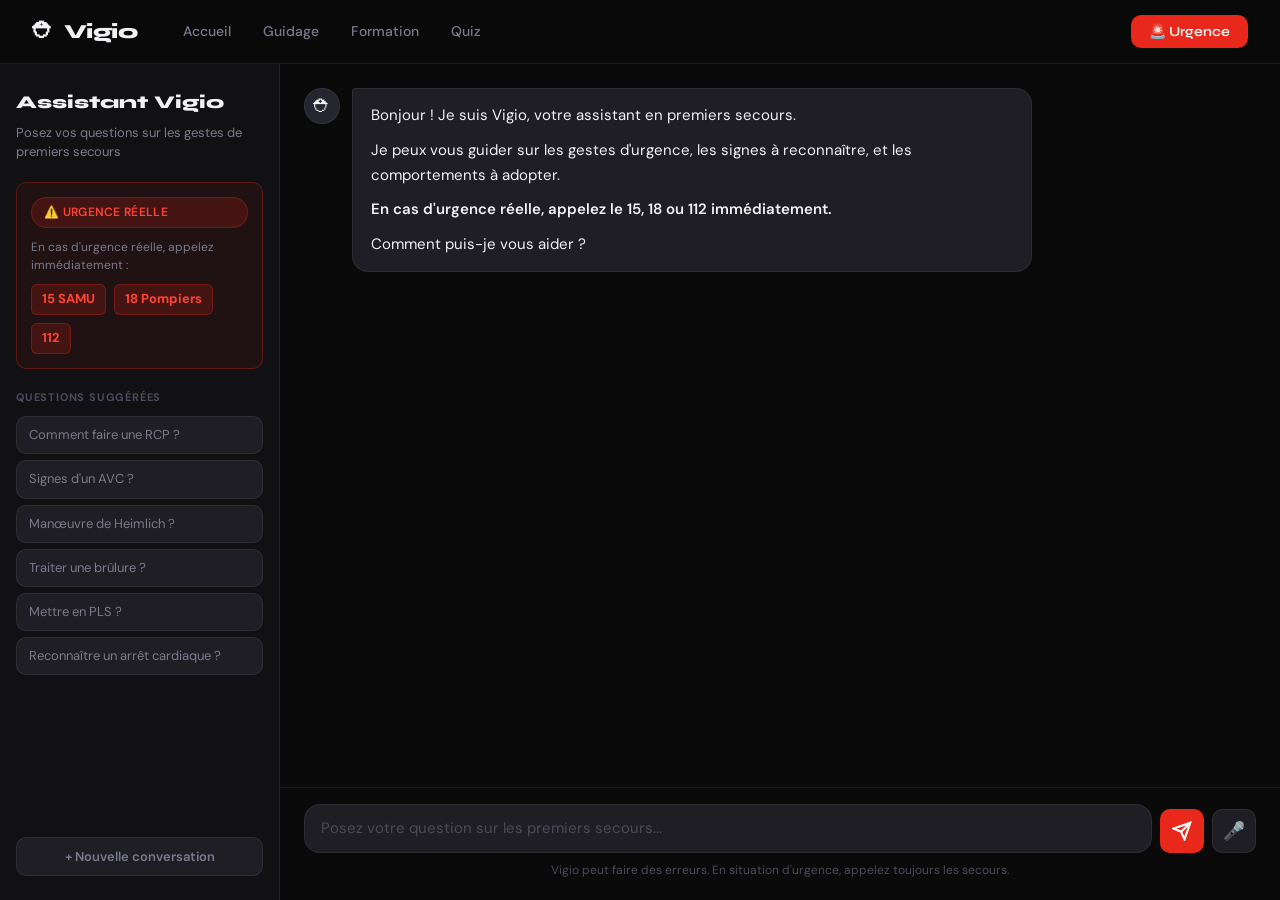
==== pages/chat.html @ 403c7d72 "init: beta Vigio" ====
<!DOCTYPE html>
<html lang="fr">
<head>
  <meta charset="UTF-8" />
  <meta name="viewport" content="width=device-width, initial-scale=1.0" />
  <title>Vigio — Assistant IA</title>
  <link rel="preconnect" href="https://fonts.googleapis.com" />
  <link href="https://fonts.googleapis.com/css2?family=Syne:wght@400;600;700;800&family=DM+Sans:ital,wght@0,300;0,400;0,500;1,300&display=swap" rel="stylesheet" />
  <link rel="stylesheet" href="../css/main.css" />
  <link rel="stylesheet" href="../css/chat.css" />
</head>
<body>

  <nav class="nav">
    <div class="nav-brand">
      <span class="nav-logo">⛑</span>
      <span class="nav-title">Vigio</span>
    </div>
    <div class="nav-links">
      <a href="../index.html">Accueil</a>
      <a href="guide.html">Guidage</a>
      <a href="formation.html">Formation</a>
      <a href="quiz.html">Quiz</a>
    </div>
    <button class="btn-urgence" onclick="window.location.href='guide.html'">🚨 Urgence</button>
  </nav>

  <div class="chat-layout">

    <!-- SIDEBAR -->
    <div class="chat-sidebar">
      <div class="sidebar-header">
        <h2>Assistant Vigio</h2>
        <p>Posez vos questions sur les gestes de premiers secours</p>
      </div>
      <div class="sidebar-disclaimer">
        <div class="badge badge-red">⚠️ Urgence réelle</div>
        <p>En cas d'urgence réelle, appelez immédiatement :</p>
        <div class="sidebar-nums">
          <a href="tel:15">15 SAMU</a>
          <a href="tel:18">18 Pompiers</a>
          <a href="tel:112">112</a>
        </div>
      </div>
      <div class="sidebar-suggestions">
        <div class="sugg-label">Questions suggérées</div>
        <button class="sugg-btn" onclick="sendSuggestion('Comment faire une RCP ?')">Comment faire une RCP ?</button>
        <button class="sugg-btn" onclick="sendSuggestion('Quels sont les signes d\'un AVC ?')">Signes d'un AVC ?</button>
        <button class="sugg-btn" onclick="sendSuggestion('Comment faire la manœuvre de Heimlich ?')">Manœuvre de Heimlich ?</button>
        <button class="sugg-btn" onclick="sendSuggestion('Comment traiter une brûlure ?')">Traiter une brûlure ?</button>
        <button class="sugg-btn" onclick="sendSuggestion('Comment mettre quelqu\'un en PLS ?')">Mettre en PLS ?</button>
        <button class="sugg-btn" onclick="sendSuggestion('Comment reconnaître un arrêt cardiaque ?')">Reconnaître un arrêt cardiaque ?</button>
      </div>
      <button class="btn-new-chat" onclick="newChat()">+ Nouvelle conversation</button>
    </div>

    <!-- CHAT MAIN -->
    <div class="chat-main">

      <!-- Messages -->
      <div class="chat-messages" id="chat-messages">
        <div class="message msg-assistant">
          <div class="msg-avatar">⛑</div>
          <div class="msg-bubble">
            <p>Bonjour ! Je suis Vigio, votre assistant en premiers secours.</p>
            <p>Je peux vous guider sur les gestes d'urgence, les signes à reconnaître, et les comportements à adopter.</p>
            <p><strong>En cas d'urgence réelle, appelez le 15, 18 ou 112 immédiatement.</strong></p>
            <p>Comment puis-je vous aider ?</p>
          </div>
        </div>
      </div>

      <!-- Input -->
      <div class="chat-input-zone">
        <div class="chat-input-row">
          <textarea
            id="chat-input"
            class="chat-input"
            placeholder="Posez votre question sur les premiers secours..."
            rows="1"
            onkeydown="handleKey(event)"
            oninput="autoResize(this)"
          ></textarea>
          <button class="send-btn" id="send-btn" onclick="sendMessage()">
            <svg width="20" height="20" viewBox="0 0 24 24" fill="none" stroke="currentColor" stroke-width="2.5">
              <line x1="22" y1="2" x2="11" y2="13"></line>
              <polygon points="22 2 15 22 11 13 2 9 22 2"></polygon>
            </svg>
          </button>
          <button class="voice-input-btn" id="voice-input-btn" onclick="toggleVoiceInput()" title="Parole en texte">🎤</button>
        </div>
        <div class="chat-disclaimer">
          Vigio peut faire des erreurs. En situation d'urgence, appelez toujours les secours.
        </div>
      </div>

    </div>
  </div>

  <script src="../js/vigio.js"></script>
  <script src="../js/chat.js"></script>
</body>
</html>
---- css/main.css ----
/* ═══════════════════════════════════════════
   VIGIO — MAIN CSS
   Design: Urgence + Clarté + Modernité
   ═══════════════════════════════════════════ */

:root {
  --red: #E8281A;
  --red-dark: #B91C10;
  --red-light: #FF4436;
  --red-glow: rgba(232, 40, 26, 0.18);
  --bg: #0A0A0B;
  --bg2: #111113;
  --bg3: #18181C;
  --surface: #1E1E24;
  --surface2: #252530;
  --border: rgba(255,255,255,0.07);
  --border-red: rgba(232, 40, 26, 0.3);
  --text: #F2F2F4;
  --text-muted: #7A7A8C;
  --text-dim: #4A4A5C;
  --white: #ffffff;
  --green: #22C55E;
  --amber: #F59E0B;
  --blue: #3B82F6;

  --font-display: 'Syne', sans-serif;
  --font-body: 'DM Sans', sans-serif;

  --radius: 16px;
  --radius-sm: 10px;
  --radius-lg: 24px;
  --shadow: 0 8px 32px rgba(0,0,0,0.4);
  --shadow-red: 0 8px 32px rgba(232, 40, 26, 0.25);
  --transition: 0.2s cubic-bezier(0.4, 0, 0.2, 1);
}

/* RESET */
*, *::before, *::after { box-sizing: border-box; margin: 0; padding: 0; }
html { scroll-behavior: smooth; }

body {
  background: var(--bg);
  color: var(--text);
  font-family: var(--font-body);
  font-size: 16px;
  line-height: 1.6;
  min-height: 100vh;
  overflow-x: hidden;
}

a { color: inherit; text-decoration: none; }
button { cursor: pointer; border: none; background: none; font-family: var(--font-body); }
input, textarea { font-family: var(--font-body); }

/* ── NAV ── */
.nav {
  position: fixed;
  top: 0; left: 0; right: 0;
  z-index: 100;
  display: flex;
  align-items: center;
  gap: 32px;
  padding: 0 32px;
  height: 64px;
  background: rgba(10, 10, 11, 0.85);
  backdrop-filter: blur(16px);
  border-bottom: 1px solid var(--border);
}

.nav-brand {
  display: flex;
  align-items: center;
  gap: 10px;
  font-family: var(--font-display);
  font-weight: 800;
  font-size: 20px;
  letter-spacing: -0.5px;
}

.nav-logo { font-size: 22px; }

.nav-links {
  display: flex;
  align-items: center;
  gap: 4px;
  flex: 1;
}

.nav-links a {
  padding: 6px 14px;
  border-radius: var(--radius-sm);
  font-size: 14px;
  font-weight: 500;
  color: var(--text-muted);
  transition: var(--transition);
}

.nav-links a:hover {
  color: var(--text);
  background: var(--surface);
}

.btn-urgence {
  padding: 8px 18px;
  background: var(--red);
  color: white;
  border-radius: var(--radius-sm);
  font-size: 14px;
  font-weight: 600;
  font-family: var(--font-display);
  transition: var(--transition);
  white-space: nowrap;
}

.btn-urgence:hover {
  background: var(--red-light);
  box-shadow: var(--shadow-red);
  transform: translateY(-1px);
}

/* ── SHARED BUTTONS ── */
.btn-primary {
  display: inline-flex;
  align-items: center;
  gap: 8px;
  padding: 14px 28px;
  background: var(--red);
  color: white;
  border-radius: var(--radius);
  font-family: var(--font-display);
  font-weight: 700;
  font-size: 16px;
  transition: var(--transition);
  border: 1px solid transparent;
}

.btn-primary:hover {
  background: var(--red-light);
  box-shadow: var(--shadow-red);
  transform: translateY(-2px);
}

.btn-secondary {
  display: inline-flex;
  align-items: center;
  gap: 8px;
  padding: 14px 28px;
  background: var(--surface);
  color: var(--text);
  border-radius: var(--radius);
  font-family: var(--font-display);
  font-weight: 600;
  font-size: 16px;
  transition: var(--transition);
  border: 1px solid var(--border);
}

.btn-secondary:hover {
  background: var(--surface2);
  border-color: rgba(255,255,255,0.15);
  transform: translateY(-2px);
}

/* ── FOOTER ── */
.footer {
  background: var(--bg2);
  border-top: 1px solid var(--border);
  padding: 40px 32px;
  text-align: center;
  display: flex;
  flex-direction: column;
  align-items: center;
  gap: 16px;
}

.footer-brand {
  font-family: var(--font-display);
  font-weight: 800;
  font-size: 22px;
  display: flex;
  align-items: center;
  gap: 8px;
}

.footer-disclaimer {
  color: var(--text-muted);
  font-size: 13px;
  line-height: 1.7;
  max-width: 500px;
}

.footer-nums {
  display: flex;
  gap: 24px;
  flex-wrap: wrap;
  justify-content: center;
}

.footer-nums a {
  color: var(--red);
  font-weight: 600;
  font-size: 15px;
  transition: var(--transition);
}

.footer-nums a:hover {
  color: var(--red-light);
}

/* ── SECTION TITLE ── */
.section-title {
  font-family: var(--font-display);
  font-weight: 800;
  font-size: clamp(26px, 4vw, 40px);
  text-align: center;
  margin-bottom: 48px;
  letter-spacing: -0.5px;
}

/* ── BACK BUTTON ── */
.back-btn {
  display: inline-flex;
  align-items: center;
  gap: 8px;
  color: var(--text-muted);
  font-size: 14px;
  font-weight: 500;
  padding: 8px 0;
  transition: var(--transition);
}

.back-btn:hover { color: var(--text); }

/* ── PAGE CONTAINER ── */
.page-container {
  max-width: 900px;
  margin: 0 auto;
  padding: 96px 24px 60px;
}

.page-header {
  margin-bottom: 40px;
}

.page-title {
  font-family: var(--font-display);
  font-weight: 800;
  font-size: clamp(28px, 5vw, 48px);
  letter-spacing: -1px;
  line-height: 1.1;
  margin-top: 12px;
}

.page-subtitle {
  color: var(--text-muted);
  font-size: 16px;
  margin-top: 10px;
  line-height: 1.6;
}

/* ── CARD ── */
.card {
  background: var(--surface);
  border: 1px solid var(--border);
  border-radius: var(--radius-lg);
  padding: 28px;
  transition: var(--transition);
}

/* ── BADGE ── */
.badge {
  display: inline-flex;
  align-items: center;
  gap: 6px;
  padding: 5px 12px;
  border-radius: 99px;
  font-size: 12px;
  font-weight: 600;
  letter-spacing: 0.3px;
  text-transform: uppercase;
}

.badge-red { background: var(--red-glow); color: var(--red-light); border: 1px solid var(--border-red); }
.badge-green { background: rgba(34,197,94,0.12); color: var(--green); border: 1px solid rgba(34,197,94,0.25); }
.badge-blue { background: rgba(59,130,246,0.12); color: var(--blue); border: 1px solid rgba(59,130,246,0.25); }
.badge-amber { background: rgba(245,158,11,0.12); color: var(--amber); border: 1px solid rgba(245,158,11,0.25); }

/* ── SCROLLBAR ── */
::-webkit-scrollbar { width: 6px; }
::-webkit-scrollbar-track { background: var(--bg); }
::-webkit-scrollbar-thumb { background: var(--surface2); border-radius: 99px; }

/* ── ANIMATIONS ── */
@keyframes fadeUp {
  from { opacity: 0; transform: translateY(20px); }
  to { opacity: 1; transform: translateY(0); }
}

@keyframes pulse {
  0%, 100% { transform: scale(1); opacity: 1; }
  50% { transform: scale(1.08); opacity: 0.7; }
}

@keyframes ripple {
  0% { transform: scale(0.8); opacity: 0.8; }
  100% { transform: scale(2.5); opacity: 0; }
}

.anim-fade-up {
  animation: fadeUp 0.5s ease forwards;
}

/* RESPONSIVE */
@media (max-width: 768px) {
  .nav { padding: 0 16px; gap: 16px; }
  .nav-links { display: none; }
  .page-container { padding: 80px 16px 40px; }
}
---- css/chat.css ----
/* ══ CHAT ══ */

body { overflow: hidden; }

.chat-layout {
  display: flex;
  height: 100vh;
  padding-top: 64px;
}

/* ── SIDEBAR ── */
.chat-sidebar {
  width: 280px;
  flex-shrink: 0;
  background: var(--bg2);
  border-right: 1px solid var(--border);
  display: flex;
  flex-direction: column;
  padding: 24px 16px;
  gap: 20px;
  overflow-y: auto;
}

.sidebar-header h2 {
  font-family: var(--font-display);
  font-weight: 800;
  font-size: 18px;
  margin-bottom: 6px;
}

.sidebar-header p {
  color: var(--text-muted);
  font-size: 13px;
  line-height: 1.5;
}

.sidebar-disclaimer {
  background: rgba(232,40,26,0.07);
  border: 1px solid var(--border-red);
  border-radius: var(--radius-sm);
  padding: 14px;
  display: flex;
  flex-direction: column;
  gap: 10px;
}

.sidebar-disclaimer p {
  color: var(--text-muted);
  font-size: 12px;
  line-height: 1.5;
}

.sidebar-nums {
  display: flex;
  gap: 8px;
  flex-wrap: wrap;
}

.sidebar-nums a {
  padding: 4px 10px;
  background: var(--red-glow);
  border: 1px solid var(--border-red);
  border-radius: 6px;
  font-size: 13px;
  font-weight: 700;
  color: var(--red-light);
  transition: var(--transition);
}

.sidebar-nums a:hover { background: var(--red); color: white; }

.sidebar-suggestions {
  display: flex;
  flex-direction: column;
  gap: 6px;
}

.sugg-label {
  font-size: 11px;
  font-weight: 700;
  text-transform: uppercase;
  letter-spacing: 0.8px;
  color: var(--text-dim);
  margin-bottom: 4px;
}

.sugg-btn {
  padding: 9px 12px;
  background: var(--surface);
  border: 1px solid var(--border);
  border-radius: var(--radius-sm);
  color: var(--text-muted);
  font-size: 13px;
  text-align: left;
  cursor: pointer;
  transition: var(--transition);
  font-family: var(--font-body);
  line-height: 1.4;
}

.sugg-btn:hover {
  background: var(--surface2);
  color: var(--text);
  border-color: rgba(255,255,255,0.12);
}

.btn-new-chat {
  padding: 10px 16px;
  background: var(--surface);
  border: 1px solid var(--border);
  border-radius: var(--radius-sm);
  color: var(--text-muted);
  font-size: 13px;
  font-weight: 600;
  cursor: pointer;
  transition: var(--transition);
  font-family: var(--font-body);
  margin-top: auto;
}

.btn-new-chat:hover { background: var(--surface2); color: var(--text); }

/* ── CHAT MAIN ── */
.chat-main {
  flex: 1;
  display: flex;
  flex-direction: column;
  overflow: hidden;
}

.chat-messages {
  flex: 1;
  overflow-y: auto;
  padding: 24px;
  display: flex;
  flex-direction: column;
  gap: 20px;
}

/* ── MESSAGES ── */
.message {
  display: flex;
  gap: 12px;
  align-items: flex-start;
  animation: fadeUp 0.3s ease;
}

.msg-user {
  flex-direction: row-reverse;
}

.msg-avatar {
  width: 36px;
  height: 36px;
  border-radius: 50%;
  display: flex;
  align-items: center;
  justify-content: center;
  font-size: 18px;
  flex-shrink: 0;
  background: var(--surface2);
  border: 1px solid var(--border);
}

.msg-user .msg-avatar {
  background: var(--red-glow);
  border-color: var(--border-red);
  font-size: 14px;
}

.msg-bubble {
  max-width: 680px;
  padding: 14px 18px;
  border-radius: var(--radius);
  line-height: 1.65;
  font-size: 15px;
}

.msg-assistant .msg-bubble {
  background: var(--surface);
  border: 1px solid var(--border);
  border-top-left-radius: 4px;
}

.msg-user .msg-bubble {
  background: var(--red);
  color: white;
  border-top-right-radius: 4px;
}

.msg-bubble p { margin-bottom: 10px; }
.msg-bubble p:last-child { margin-bottom: 0; }
.msg-bubble strong { font-weight: 600; }

.msg-bubble ol, .msg-bubble ul {
  padding-left: 20px;
  margin: 8px 0;
}

.msg-bubble li { margin-bottom: 4px; }

/* Typing indicator */
.msg-typing .msg-bubble {
  background: var(--surface);
  border: 1px solid var(--border);
  padding: 16px 20px;
}

.typing-dots {
  display: flex;
  gap: 4px;
  align-items: center;
}

.typing-dots span {
  width: 7px; height: 7px;
  background: var(--text-dim);
  border-radius: 50%;
  animation: typingBounce 1.2s infinite;
}

.typing-dots span:nth-child(2) { animation-delay: 0.2s; }
.typing-dots span:nth-child(3) { animation-delay: 0.4s; }

@keyframes typingBounce {
  0%, 60%, 100% { transform: translateY(0); }
  30% { transform: translateY(-6px); background: var(--text-muted); }
}

/* ── INPUT ── */
.chat-input-zone {
  padding: 16px 24px 20px;
  border-top: 1px solid var(--border);
  background: var(--bg);
}

.chat-input-row {
  display: flex;
  gap: 8px;
  align-items: flex-end;
}

.chat-input {
  flex: 1;
  background: var(--surface);
  border: 1px solid var(--border);
  border-radius: var(--radius);
  padding: 12px 16px;
  color: var(--text);
  font-size: 15px;
  resize: none;
  outline: none;
  max-height: 140px;
  overflow-y: auto;
  line-height: 1.5;
  transition: border-color 0.2s;
}

.chat-input:focus {
  border-color: rgba(255,255,255,0.15);
  box-shadow: 0 0 0 3px rgba(232,40,26,0.08);
}

.chat-input::placeholder { color: var(--text-dim); }

.send-btn {
  width: 44px; height: 44px;
  background: var(--red);
  color: white;
  border-radius: var(--radius-sm);
  display: flex;
  align-items: center;
  justify-content: center;
  cursor: pointer;
  transition: var(--transition);
  flex-shrink: 0;
  border: none;
}

.send-btn:hover { background: var(--red-light); box-shadow: var(--shadow-red); }
.send-btn:disabled { opacity: 0.4; cursor: not-allowed; }

.voice-input-btn {
  width: 44px; height: 44px;
  background: var(--surface);
  border: 1px solid var(--border);
  color: var(--text-muted);
  border-radius: var(--radius-sm);
  display: flex;
  align-items: center;
  justify-content: center;
  font-size: 18px;
  cursor: pointer;
  transition: var(--transition);
  flex-shrink: 0;
}

.voice-input-btn:hover { background: var(--surface2); color: var(--text); }
.voice-input-btn.recording {
  background: rgba(232,40,26,0.15);
  border-color: var(--border-red);
  animation: pulse 1s infinite;
}

.chat-disclaimer {
  margin-top: 8px;
  font-size: 12px;
  color: var(--text-dim);
  text-align: center;
}

/* MARKDOWN dans les messages */
.msg-bubble code {
  background: rgba(0,0,0,0.3);
  padding: 2px 6px;
  border-radius: 4px;
  font-size: 13px;
  font-family: monospace;
}

@media (max-width: 768px) {
  .chat-sidebar { display: none; }
}
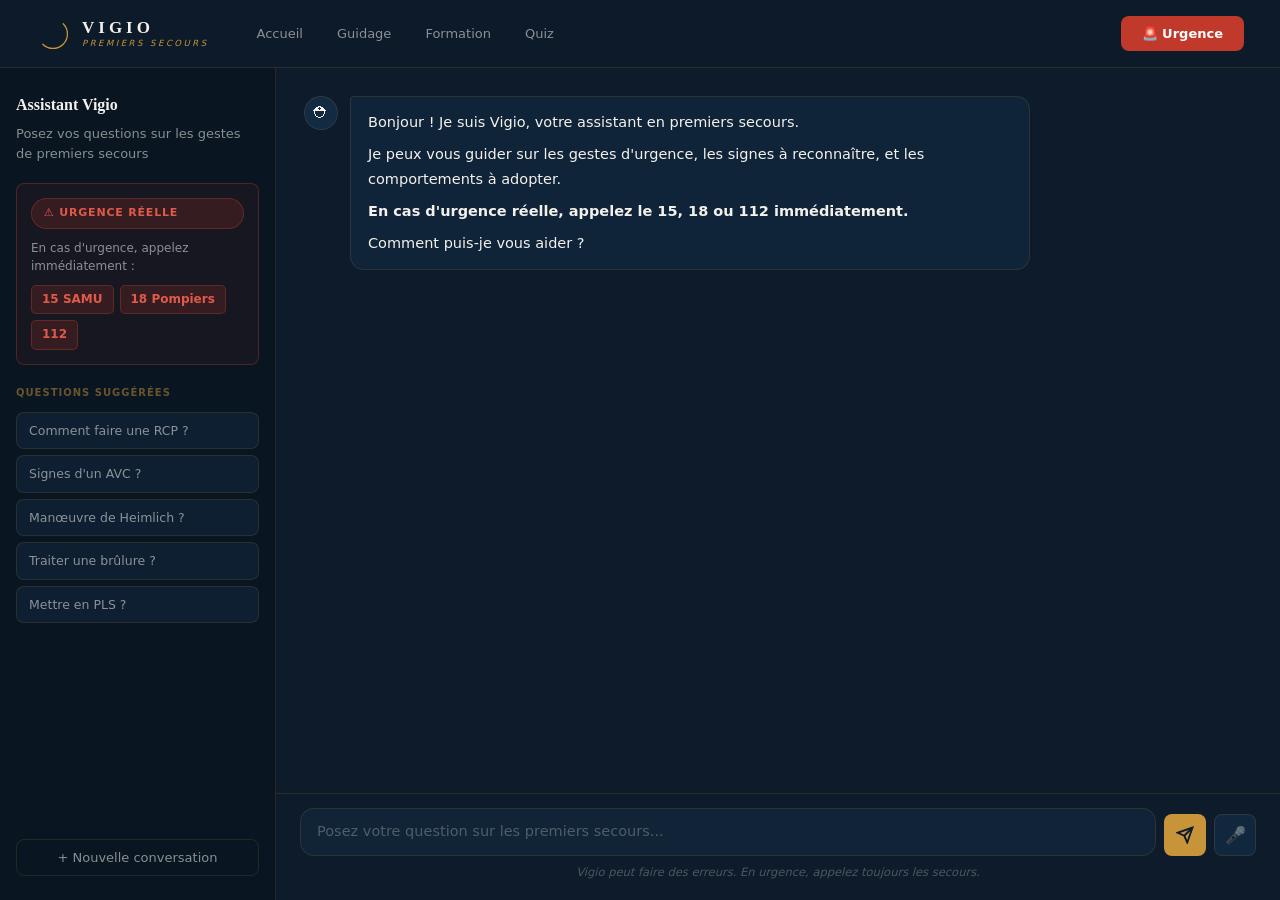
==== commit 38114b3c: "charte: bleu nuit + or + logo Vigio" ====
--- a/pages/chat.html
+++ b/pages/chat.html
@@ -4,18 +4,15 @@
   <meta charset="UTF-8" />
   <meta name="viewport" content="width=device-width, initial-scale=1.0" />
   <title>Vigio — Assistant IA</title>
-  <link rel="preconnect" href="https://fonts.googleapis.com" />
-  <link href="https://fonts.googleapis.com/css2?family=Syne:wght@400;600;700;800&family=DM+Sans:ital,wght@0,300;0,400;0,500;1,300&display=swap" rel="stylesheet" />
   <link rel="stylesheet" href="../css/main.css" />
   <link rel="stylesheet" href="../css/chat.css" />
 </head>
 <body>
-
   <nav class="nav">
-    <div class="nav-brand">
-      <span class="nav-logo">⛑</span>
-      <span class="nav-title">Vigio</span>
-    </div>
+    <a href="../index.html" class="nav-brand">
+      <svg class="nav-logo-svg" viewBox="0 0 40 40" fill="none"><path d="M32 8 A16 16 0 1 1 8 32" stroke="#C8943A" stroke-width="1.5" stroke-linecap="round" fill="none"/></svg>
+      <div class="nav-brand-text"><span class="nav-brand-name">Vigio</span><span class="nav-brand-sub">Premiers Secours</span></div>
+    </a>
     <div class="nav-links">
       <a href="../index.html">Accueil</a>
       <a href="guide.html">Guidage</a>
@@ -26,8 +23,6 @@
   </nav>
 
   <div class="chat-layout">
-
-    <!-- SIDEBAR -->
     <div class="chat-sidebar">
       <div class="sidebar-header">
         <h2>Assistant Vigio</h2>
@@ -35,7 +30,7 @@
       </div>
       <div class="sidebar-disclaimer">
         <div class="badge badge-red">⚠️ Urgence réelle</div>
-        <p>En cas d'urgence réelle, appelez immédiatement :</p>
+        <p>En cas d'urgence, appelez immédiatement :</p>
         <div class="sidebar-nums">
           <a href="tel:15">15 SAMU</a>
           <a href="tel:18">18 Pompiers</a>
@@ -49,15 +44,10 @@
         <button class="sugg-btn" onclick="sendSuggestion('Comment faire la manœuvre de Heimlich ?')">Manœuvre de Heimlich ?</button>
         <button class="sugg-btn" onclick="sendSuggestion('Comment traiter une brûlure ?')">Traiter une brûlure ?</button>
         <button class="sugg-btn" onclick="sendSuggestion('Comment mettre quelqu\'un en PLS ?')">Mettre en PLS ?</button>
-        <button class="sugg-btn" onclick="sendSuggestion('Comment reconnaître un arrêt cardiaque ?')">Reconnaître un arrêt cardiaque ?</button>
       </div>
       <button class="btn-new-chat" onclick="newChat()">+ Nouvelle conversation</button>
     </div>
-
-    <!-- CHAT MAIN -->
     <div class="chat-main">
-
-      <!-- Messages -->
       <div class="chat-messages" id="chat-messages">
         <div class="message msg-assistant">
           <div class="msg-avatar">⛑</div>
@@ -69,31 +59,16 @@
           </div>
         </div>
       </div>
-
-      <!-- Input -->
       <div class="chat-input-zone">
         <div class="chat-input-row">
-          <textarea
-            id="chat-input"
-            class="chat-input"
-            placeholder="Posez votre question sur les premiers secours..."
-            rows="1"
-            onkeydown="handleKey(event)"
-            oninput="autoResize(this)"
-          ></textarea>
+          <textarea id="chat-input" class="chat-input" placeholder="Posez votre question sur les premiers secours..." rows="1" onkeydown="handleKey(event)" oninput="autoResize(this)"></textarea>
           <button class="send-btn" id="send-btn" onclick="sendMessage()">
-            <svg width="20" height="20" viewBox="0 0 24 24" fill="none" stroke="currentColor" stroke-width="2.5">
-              <line x1="22" y1="2" x2="11" y2="13"></line>
-              <polygon points="22 2 15 22 11 13 2 9 22 2"></polygon>
-            </svg>
+            <svg width="18" height="18" viewBox="0 0 24 24" fill="none" stroke="currentColor" stroke-width="2.5"><line x1="22" y1="2" x2="11" y2="13"></line><polygon points="22 2 15 22 11 13 2 9 22 2"></polygon></svg>
           </button>
-          <button class="voice-input-btn" id="voice-input-btn" onclick="toggleVoiceInput()" title="Parole en texte">🎤</button>
+          <button class="voice-input-btn" id="voice-input-btn" onclick="toggleVoiceInput()" title="Parole">🎤</button>
         </div>
-        <div class="chat-disclaimer">
-          Vigio peut faire des erreurs. En situation d'urgence, appelez toujours les secours.
-        </div>
+        <div class="chat-disclaimer">Vigio peut faire des erreurs. En urgence, appelez toujours les secours.</div>
       </div>
-
     </div>
   </div>
 
--- a/css/main.css
+++ b/css/main.css
@@ -1,318 +1,102 @@
-/* ═══════════════════════════════════════════
-   VIGIO — MAIN CSS
-   Design: Urgence + Clarté + Modernité
-   ═══════════════════════════════════════════ */
-
+/* VIGIO — MAIN CSS — Charte bleu nuit + or + Georgia */
 :root {
-  --red: #E8281A;
-  --red-dark: #B91C10;
-  --red-light: #FF4436;
-  --red-glow: rgba(232, 40, 26, 0.18);
-  --bg: #0A0A0B;
-  --bg2: #111113;
-  --bg3: #18181C;
-  --surface: #1E1E24;
-  --surface2: #252530;
-  --border: rgba(255,255,255,0.07);
-  --border-red: rgba(232, 40, 26, 0.3);
-  --text: #F2F2F4;
-  --text-muted: #7A7A8C;
-  --text-dim: #4A4A5C;
-  --white: #ffffff;
-  --green: #22C55E;
-  --amber: #F59E0B;
-  --blue: #3B82F6;
-
-  --font-display: 'Syne', sans-serif;
-  --font-body: 'DM Sans', sans-serif;
-
-  --radius: 16px;
-  --radius-sm: 10px;
-  --radius-lg: 24px;
-  --shadow: 0 8px 32px rgba(0,0,0,0.4);
-  --shadow-red: 0 8px 32px rgba(232, 40, 26, 0.25);
-  --transition: 0.2s cubic-bezier(0.4, 0, 0.2, 1);
+  --bg:          #0D1B2A;
+  --bg2:         #0A1520;
+  --surface:     #1A3A5C;
+  --surface2:    #1f4570;
+  --border:      rgba(200,148,58,0.15);
+  --border-gold: rgba(200,148,58,0.35);
+  --gold:        #C8943A;
+  --gold-light:  #dba84d;
+  --gold-glow:   rgba(200,148,58,0.10);
+  --gold-dim:    rgba(200,148,58,0.5);
+  --cream:       #F4F1EC;
+  --text:        #F4F1EC;
+  --text-muted:  rgba(244,241,236,0.55);
+  --text-dim:    rgba(244,241,236,0.28);
+  --red:         #C0392B;
+  --red-light:   #e04535;
+  --red-glow:    rgba(192,57,43,0.18);
+  --border-red:  rgba(192,57,43,0.35);
+  --green:       #2E7D5E;
+  --font-display: Georgia, serif;
+  --font-body:    system-ui, -apple-system, sans-serif;
+  --radius:    14px;
+  --radius-sm: 8px;
+  --radius-lg: 20px;
+  --shadow:      0 8px 40px rgba(0,0,0,0.5);
+  --shadow-gold: 0 8px 32px rgba(200,148,58,0.2);
+  --transition:  0.22s cubic-bezier(0.4,0,0.2,1);
 }
 
-/* RESET */
-*, *::before, *::after { box-sizing: border-box; margin: 0; padding: 0; }
-html { scroll-behavior: smooth; }
+*,*::before,*::after{box-sizing:border-box;margin:0;padding:0}
+html{scroll-behavior:smooth}
+body{background:var(--bg);color:var(--text);font-family:var(--font-body);font-size:16px;line-height:1.65;min-height:100vh;overflow-x:hidden}
+a{color:inherit;text-decoration:none}
+button{cursor:pointer;border:none;background:none;font-family:var(--font-body)}
+input,textarea{font-family:var(--font-body)}
 
-body {
-  background: var(--bg);
-  color: var(--text);
-  font-family: var(--font-body);
-  font-size: 16px;
-  line-height: 1.6;
-  min-height: 100vh;
-  overflow-x: hidden;
+/* NAV */
+.nav{position:fixed;top:0;left:0;right:0;z-index:100;display:flex;align-items:center;gap:32px;padding:0 36px;height:68px;background:rgba(13,27,42,0.94);backdrop-filter:blur(20px);border-bottom:1px solid var(--border)}
+.nav-brand{display:flex;align-items:center;gap:12px;text-decoration:none;flex-shrink:0}
+.nav-logo-svg{width:34px;height:34px;flex-shrink:0}
+.nav-brand-text{display:flex;flex-direction:column;line-height:1}
+.nav-brand-name{font-family:var(--font-display);font-weight:700;font-size:17px;letter-spacing:4px;color:var(--cream);text-transform:uppercase}
+.nav-brand-sub{font-size:8.5px;letter-spacing:2.5px;color:var(--gold);text-transform:uppercase;margin-top:3px;font-style:italic}
+.nav-links{display:flex;align-items:center;gap:2px;flex:1}
+.nav-links a{padding:7px 16px;border-radius:var(--radius-sm);font-size:13px;font-weight:500;color:var(--text-muted);transition:var(--transition)}
+.nav-links a:hover{color:var(--cream);background:var(--gold-glow)}
+.btn-urgence{padding:9px 20px;background:var(--red);color:white;border-radius:var(--radius-sm);font-size:13px;font-weight:600;transition:var(--transition);white-space:nowrap;border:1px solid transparent}
+.btn-urgence:hover{background:var(--red-light);box-shadow:0 4px 20px rgba(192,57,43,0.35);transform:translateY(-1px)}
+
+/* BOUTONS */
+.btn-primary{display:inline-flex;align-items:center;gap:8px;padding:13px 28px;background:var(--gold);color:var(--bg);border-radius:var(--radius);font-weight:600;font-size:15px;transition:var(--transition);border:1px solid var(--gold)}
+.btn-primary:hover{background:var(--gold-light);border-color:var(--gold-light);box-shadow:var(--shadow-gold);transform:translateY(-2px)}
+.btn-secondary{display:inline-flex;align-items:center;gap:8px;padding:13px 28px;background:transparent;color:var(--cream);border-radius:var(--radius);font-weight:500;font-size:15px;transition:var(--transition);border:1px solid var(--border-gold)}
+.btn-secondary:hover{background:var(--gold-glow);border-color:var(--gold);transform:translateY(-2px)}
+
+/* FOOTER */
+.footer{background:var(--bg2);border-top:1px solid var(--border);padding:40px 32px;text-align:center;display:flex;flex-direction:column;align-items:center;gap:16px}
+.footer-brand{font-family:var(--font-display);font-weight:700;font-size:17px;letter-spacing:4px;text-transform:uppercase;color:var(--cream)}
+.footer-disclaimer{color:var(--text-muted);font-size:13px;line-height:1.7;max-width:500px}
+.footer-nums{display:flex;gap:24px;flex-wrap:wrap;justify-content:center}
+.footer-nums a{color:var(--gold);font-weight:600;font-size:14px;transition:var(--transition)}
+.footer-nums a:hover{color:var(--gold-light)}
+
+/* SECTION TITLE */
+.section-title{font-family:var(--font-display);font-weight:700;font-size:clamp(24px,3.5vw,38px);text-align:center;margin-bottom:48px;color:var(--cream);letter-spacing:0.5px}
+
+/* BACK */
+.back-btn{display:inline-flex;align-items:center;gap:8px;color:var(--text-muted);font-size:13px;font-weight:500;padding:8px 0;transition:var(--transition)}
+.back-btn:hover{color:var(--gold)}
+
+/* PAGE */
+.page-container{max-width:900px;margin:0 auto;padding:100px 24px 60px}
+.page-header{margin-bottom:40px}
+.page-title{font-family:var(--font-display);font-weight:700;font-size:clamp(26px,4.5vw,44px);letter-spacing:0.5px;line-height:1.15;margin-top:12px;color:var(--cream)}
+.page-subtitle{color:var(--text-muted);font-size:15px;margin-top:10px;line-height:1.65}
+
+/* CARD */
+.card{background:rgba(26,58,92,0.35);border:1px solid var(--border);border-radius:var(--radius-lg);padding:28px;transition:var(--transition)}
+
+/* BADGE */
+.badge{display:inline-flex;align-items:center;gap:6px;padding:5px 12px;border-radius:99px;font-size:11px;font-weight:600;letter-spacing:0.8px;text-transform:uppercase}
+.badge-red{background:var(--red-glow);color:#e05a4a;border:1px solid var(--border-red)}
+.badge-gold{background:var(--gold-glow);color:var(--gold);border:1px solid var(--border-gold)}
+.badge-green{background:rgba(46,125,94,0.15);color:#4ade80;border:1px solid rgba(46,125,94,0.3)}
+
+/* SCROLLBAR */
+::-webkit-scrollbar{width:5px}
+::-webkit-scrollbar-track{background:var(--bg)}
+::-webkit-scrollbar-thumb{background:var(--surface);border-radius:99px}
+
+/* ANIMATIONS */
+@keyframes fadeUp{from{opacity:0;transform:translateY(18px)}to{opacity:1;transform:translateY(0)}}
+@keyframes pulse{0%,100%{transform:scale(1);opacity:1}50%{transform:scale(1.07);opacity:0.75}}
+@keyframes ripple{0%{transform:scale(0.8);opacity:0.5}100%{transform:scale(2.8);opacity:0}}
+
+@media(max-width:768px){
+  .nav{padding:0 16px;gap:16px}
+  .nav-links{display:none}
+  .page-container{padding:84px 16px 40px}
 }
-
-a { color: inherit; text-decoration: none; }
-button { cursor: pointer; border: none; background: none; font-family: var(--font-body); }
-input, textarea { font-family: var(--font-body); }
-
-/* ── NAV ── */
-.nav {
-  position: fixed;
-  top: 0; left: 0; right: 0;
-  z-index: 100;
-  display: flex;
-  align-items: center;
-  gap: 32px;
-  padding: 0 32px;
-  height: 64px;
-  background: rgba(10, 10, 11, 0.85);
-  backdrop-filter: blur(16px);
-  border-bottom: 1px solid var(--border);
-}
-
-.nav-brand {
-  display: flex;
-  align-items: center;
-  gap: 10px;
-  font-family: var(--font-display);
-  font-weight: 800;
-  font-size: 20px;
-  letter-spacing: -0.5px;
-}
-
-.nav-logo { font-size: 22px; }
-
-.nav-links {
-  display: flex;
-  align-items: center;
-  gap: 4px;
-  flex: 1;
-}
-
-.nav-links a {
-  padding: 6px 14px;
-  border-radius: var(--radius-sm);
-  font-size: 14px;
-  font-weight: 500;
-  color: var(--text-muted);
-  transition: var(--transition);
-}
-
-.nav-links a:hover {
-  color: var(--text);
-  background: var(--surface);
-}
-
-.btn-urgence {
-  padding: 8px 18px;
-  background: var(--red);
-  color: white;
-  border-radius: var(--radius-sm);
-  font-size: 14px;
-  font-weight: 600;
-  font-family: var(--font-display);
-  transition: var(--transition);
-  white-space: nowrap;
-}
-
-.btn-urgence:hover {
-  background: var(--red-light);
-  box-shadow: var(--shadow-red);
-  transform: translateY(-1px);
-}
-
-/* ── SHARED BUTTONS ── */
-.btn-primary {
-  display: inline-flex;
-  align-items: center;
-  gap: 8px;
-  padding: 14px 28px;
-  background: var(--red);
-  color: white;
-  border-radius: var(--radius);
-  font-family: var(--font-display);
-  font-weight: 700;
-  font-size: 16px;
-  transition: var(--transition);
-  border: 1px solid transparent;
-}
-
-.btn-primary:hover {
-  background: var(--red-light);
-  box-shadow: var(--shadow-red);
-  transform: translateY(-2px);
-}
-
-.btn-secondary {
-  display: inline-flex;
-  align-items: center;
-  gap: 8px;
-  padding: 14px 28px;
-  background: var(--surface);
-  color: var(--text);
-  border-radius: var(--radius);
-  font-family: var(--font-display);
-  font-weight: 600;
-  font-size: 16px;
-  transition: var(--transition);
-  border: 1px solid var(--border);
-}
-
-.btn-secondary:hover {
-  background: var(--surface2);
-  border-color: rgba(255,255,255,0.15);
-  transform: translateY(-2px);
-}
-
-/* ── FOOTER ── */
-.footer {
-  background: var(--bg2);
-  border-top: 1px solid var(--border);
-  padding: 40px 32px;
-  text-align: center;
-  display: flex;
-  flex-direction: column;
-  align-items: center;
-  gap: 16px;
-}
-
-.footer-brand {
-  font-family: var(--font-display);
-  font-weight: 800;
-  font-size: 22px;
-  display: flex;
-  align-items: center;
-  gap: 8px;
-}
-
-.footer-disclaimer {
-  color: var(--text-muted);
-  font-size: 13px;
-  line-height: 1.7;
-  max-width: 500px;
-}
-
-.footer-nums {
-  display: flex;
-  gap: 24px;
-  flex-wrap: wrap;
-  justify-content: center;
-}
-
-.footer-nums a {
-  color: var(--red);
-  font-weight: 600;
-  font-size: 15px;
-  transition: var(--transition);
-}
-
-.footer-nums a:hover {
-  color: var(--red-light);
-}
-
-/* ── SECTION TITLE ── */
-.section-title {
-  font-family: var(--font-display);
-  font-weight: 800;
-  font-size: clamp(26px, 4vw, 40px);
-  text-align: center;
-  margin-bottom: 48px;
-  letter-spacing: -0.5px;
-}
-
-/* ── BACK BUTTON ── */
-.back-btn {
-  display: inline-flex;
-  align-items: center;
-  gap: 8px;
-  color: var(--text-muted);
-  font-size: 14px;
-  font-weight: 500;
-  padding: 8px 0;
-  transition: var(--transition);
-}
-
-.back-btn:hover { color: var(--text); }
-
-/* ── PAGE CONTAINER ── */
-.page-container {
-  max-width: 900px;
-  margin: 0 auto;
-  padding: 96px 24px 60px;
-}
-
-.page-header {
-  margin-bottom: 40px;
-}
-
-.page-title {
-  font-family: var(--font-display);
-  font-weight: 800;
-  font-size: clamp(28px, 5vw, 48px);
-  letter-spacing: -1px;
-  line-height: 1.1;
-  margin-top: 12px;
-}
-
-.page-subtitle {
-  color: var(--text-muted);
-  font-size: 16px;
-  margin-top: 10px;
-  line-height: 1.6;
-}
-
-/* ── CARD ── */
-.card {
-  background: var(--surface);
-  border: 1px solid var(--border);
-  border-radius: var(--radius-lg);
-  padding: 28px;
-  transition: var(--transition);
-}
-
-/* ── BADGE ── */
-.badge {
-  display: inline-flex;
-  align-items: center;
-  gap: 6px;
-  padding: 5px 12px;
-  border-radius: 99px;
-  font-size: 12px;
-  font-weight: 600;
-  letter-spacing: 0.3px;
-  text-transform: uppercase;
-}
-
-.badge-red { background: var(--red-glow); color: var(--red-light); border: 1px solid var(--border-red); }
-.badge-green { background: rgba(34,197,94,0.12); color: var(--green); border: 1px solid rgba(34,197,94,0.25); }
-.badge-blue { background: rgba(59,130,246,0.12); color: var(--blue); border: 1px solid rgba(59,130,246,0.25); }
-.badge-amber { background: rgba(245,158,11,0.12); color: var(--amber); border: 1px solid rgba(245,158,11,0.25); }
-
-/* ── SCROLLBAR ── */
-::-webkit-scrollbar { width: 6px; }
-::-webkit-scrollbar-track { background: var(--bg); }
-::-webkit-scrollbar-thumb { background: var(--surface2); border-radius: 99px; }
-
-/* ── ANIMATIONS ── */
-@keyframes fadeUp {
-  from { opacity: 0; transform: translateY(20px); }
-  to { opacity: 1; transform: translateY(0); }
-}
-
-@keyframes pulse {
-  0%, 100% { transform: scale(1); opacity: 1; }
-  50% { transform: scale(1.08); opacity: 0.7; }
-}
-
-@keyframes ripple {
-  0% { transform: scale(0.8); opacity: 0.8; }
-  100% { transform: scale(2.5); opacity: 0; }
-}
-
-.anim-fade-up {
-  animation: fadeUp 0.5s ease forwards;
-}
-
-/* RESPONSIVE */
-@media (max-width: 768px) {
-  .nav { padding: 0 16px; gap: 16px; }
-  .nav-links { display: none; }
-  .page-container { padding: 80px 16px 40px; }
-}
--- a/css/chat.css
+++ b/css/chat.css
@@ -1,323 +1,50 @@
-/* ══ CHAT ══ */
-
-body { overflow: hidden; }
-
-.chat-layout {
-  display: flex;
-  height: 100vh;
-  padding-top: 64px;
-}
-
-/* ── SIDEBAR ── */
-.chat-sidebar {
-  width: 280px;
-  flex-shrink: 0;
-  background: var(--bg2);
-  border-right: 1px solid var(--border);
-  display: flex;
-  flex-direction: column;
-  padding: 24px 16px;
-  gap: 20px;
-  overflow-y: auto;
-}
-
-.sidebar-header h2 {
-  font-family: var(--font-display);
-  font-weight: 800;
-  font-size: 18px;
-  margin-bottom: 6px;
-}
-
-.sidebar-header p {
-  color: var(--text-muted);
-  font-size: 13px;
-  line-height: 1.5;
-}
-
-.sidebar-disclaimer {
-  background: rgba(232,40,26,0.07);
-  border: 1px solid var(--border-red);
-  border-radius: var(--radius-sm);
-  padding: 14px;
-  display: flex;
-  flex-direction: column;
-  gap: 10px;
-}
-
-.sidebar-disclaimer p {
-  color: var(--text-muted);
-  font-size: 12px;
-  line-height: 1.5;
-}
-
-.sidebar-nums {
-  display: flex;
-  gap: 8px;
-  flex-wrap: wrap;
-}
-
-.sidebar-nums a {
-  padding: 4px 10px;
-  background: var(--red-glow);
-  border: 1px solid var(--border-red);
-  border-radius: 6px;
-  font-size: 13px;
-  font-weight: 700;
-  color: var(--red-light);
-  transition: var(--transition);
-}
-
-.sidebar-nums a:hover { background: var(--red); color: white; }
-
-.sidebar-suggestions {
-  display: flex;
-  flex-direction: column;
-  gap: 6px;
-}
-
-.sugg-label {
-  font-size: 11px;
-  font-weight: 700;
-  text-transform: uppercase;
-  letter-spacing: 0.8px;
-  color: var(--text-dim);
-  margin-bottom: 4px;
-}
-
-.sugg-btn {
-  padding: 9px 12px;
-  background: var(--surface);
-  border: 1px solid var(--border);
-  border-radius: var(--radius-sm);
-  color: var(--text-muted);
-  font-size: 13px;
-  text-align: left;
-  cursor: pointer;
-  transition: var(--transition);
-  font-family: var(--font-body);
-  line-height: 1.4;
-}
-
-.sugg-btn:hover {
-  background: var(--surface2);
-  color: var(--text);
-  border-color: rgba(255,255,255,0.12);
-}
-
-.btn-new-chat {
-  padding: 10px 16px;
-  background: var(--surface);
-  border: 1px solid var(--border);
-  border-radius: var(--radius-sm);
-  color: var(--text-muted);
-  font-size: 13px;
-  font-weight: 600;
-  cursor: pointer;
-  transition: var(--transition);
-  font-family: var(--font-body);
-  margin-top: auto;
-}
-
-.btn-new-chat:hover { background: var(--surface2); color: var(--text); }
-
-/* ── CHAT MAIN ── */
-.chat-main {
-  flex: 1;
-  display: flex;
-  flex-direction: column;
-  overflow: hidden;
-}
-
-.chat-messages {
-  flex: 1;
-  overflow-y: auto;
-  padding: 24px;
-  display: flex;
-  flex-direction: column;
-  gap: 20px;
-}
-
-/* ── MESSAGES ── */
-.message {
-  display: flex;
-  gap: 12px;
-  align-items: flex-start;
-  animation: fadeUp 0.3s ease;
-}
-
-.msg-user {
-  flex-direction: row-reverse;
-}
-
-.msg-avatar {
-  width: 36px;
-  height: 36px;
-  border-radius: 50%;
-  display: flex;
-  align-items: center;
-  justify-content: center;
-  font-size: 18px;
-  flex-shrink: 0;
-  background: var(--surface2);
-  border: 1px solid var(--border);
-}
-
-.msg-user .msg-avatar {
-  background: var(--red-glow);
-  border-color: var(--border-red);
-  font-size: 14px;
-}
-
-.msg-bubble {
-  max-width: 680px;
-  padding: 14px 18px;
-  border-radius: var(--radius);
-  line-height: 1.65;
-  font-size: 15px;
-}
-
-.msg-assistant .msg-bubble {
-  background: var(--surface);
-  border: 1px solid var(--border);
-  border-top-left-radius: 4px;
-}
-
-.msg-user .msg-bubble {
-  background: var(--red);
-  color: white;
-  border-top-right-radius: 4px;
-}
-
-.msg-bubble p { margin-bottom: 10px; }
-.msg-bubble p:last-child { margin-bottom: 0; }
-.msg-bubble strong { font-weight: 600; }
-
-.msg-bubble ol, .msg-bubble ul {
-  padding-left: 20px;
-  margin: 8px 0;
-}
-
-.msg-bubble li { margin-bottom: 4px; }
-
-/* Typing indicator */
-.msg-typing .msg-bubble {
-  background: var(--surface);
-  border: 1px solid var(--border);
-  padding: 16px 20px;
-}
-
-.typing-dots {
-  display: flex;
-  gap: 4px;
-  align-items: center;
-}
-
-.typing-dots span {
-  width: 7px; height: 7px;
-  background: var(--text-dim);
-  border-radius: 50%;
-  animation: typingBounce 1.2s infinite;
-}
-
-.typing-dots span:nth-child(2) { animation-delay: 0.2s; }
-.typing-dots span:nth-child(3) { animation-delay: 0.4s; }
-
-@keyframes typingBounce {
-  0%, 60%, 100% { transform: translateY(0); }
-  30% { transform: translateY(-6px); background: var(--text-muted); }
-}
-
-/* ── INPUT ── */
-.chat-input-zone {
-  padding: 16px 24px 20px;
-  border-top: 1px solid var(--border);
-  background: var(--bg);
-}
-
-.chat-input-row {
-  display: flex;
-  gap: 8px;
-  align-items: flex-end;
-}
-
-.chat-input {
-  flex: 1;
-  background: var(--surface);
-  border: 1px solid var(--border);
-  border-radius: var(--radius);
-  padding: 12px 16px;
-  color: var(--text);
-  font-size: 15px;
-  resize: none;
-  outline: none;
-  max-height: 140px;
-  overflow-y: auto;
-  line-height: 1.5;
-  transition: border-color 0.2s;
-}
-
-.chat-input:focus {
-  border-color: rgba(255,255,255,0.15);
-  box-shadow: 0 0 0 3px rgba(232,40,26,0.08);
-}
-
-.chat-input::placeholder { color: var(--text-dim); }
-
-.send-btn {
-  width: 44px; height: 44px;
-  background: var(--red);
-  color: white;
-  border-radius: var(--radius-sm);
-  display: flex;
-  align-items: center;
-  justify-content: center;
-  cursor: pointer;
-  transition: var(--transition);
-  flex-shrink: 0;
-  border: none;
-}
-
-.send-btn:hover { background: var(--red-light); box-shadow: var(--shadow-red); }
-.send-btn:disabled { opacity: 0.4; cursor: not-allowed; }
-
-.voice-input-btn {
-  width: 44px; height: 44px;
-  background: var(--surface);
-  border: 1px solid var(--border);
-  color: var(--text-muted);
-  border-radius: var(--radius-sm);
-  display: flex;
-  align-items: center;
-  justify-content: center;
-  font-size: 18px;
-  cursor: pointer;
-  transition: var(--transition);
-  flex-shrink: 0;
-}
-
-.voice-input-btn:hover { background: var(--surface2); color: var(--text); }
-.voice-input-btn.recording {
-  background: rgba(232,40,26,0.15);
-  border-color: var(--border-red);
-  animation: pulse 1s infinite;
-}
-
-.chat-disclaimer {
-  margin-top: 8px;
-  font-size: 12px;
-  color: var(--text-dim);
-  text-align: center;
-}
-
-/* MARKDOWN dans les messages */
-.msg-bubble code {
-  background: rgba(0,0,0,0.3);
-  padding: 2px 6px;
-  border-radius: 4px;
-  font-size: 13px;
-  font-family: monospace;
-}
-
-@media (max-width: 768px) {
-  .chat-sidebar { display: none; }
-}
+/* VIGIO — CHAT CSS */
+body{overflow:hidden}
+.chat-layout{display:flex;height:100vh;padding-top:68px}
+.chat-sidebar{width:276px;flex-shrink:0;background:rgba(10,21,32,0.97);border-right:1px solid var(--border);display:flex;flex-direction:column;padding:24px 16px;gap:20px;overflow-y:auto}
+.sidebar-header h2{font-family:var(--font-display);font-weight:700;font-size:16px;margin-bottom:6px;color:var(--cream)}
+.sidebar-header p{color:var(--text-muted);font-size:13px;line-height:1.5}
+.sidebar-disclaimer{background:rgba(192,57,43,0.07);border:1px solid var(--border-red);border-radius:var(--radius-sm);padding:14px;display:flex;flex-direction:column;gap:10px}
+.sidebar-disclaimer p{color:var(--text-muted);font-size:12px;line-height:1.5}
+.sidebar-nums{display:flex;gap:6px;flex-wrap:wrap}
+.sidebar-nums a{padding:4px 10px;background:var(--red-glow);border:1px solid var(--border-red);border-radius:5px;font-size:12px;font-weight:700;color:#e05a4a;transition:var(--transition)}
+.sidebar-nums a:hover{background:var(--red);color:white}
+.sidebar-suggestions{display:flex;flex-direction:column;gap:6px}
+.sugg-label{font-size:10px;font-weight:700;text-transform:uppercase;letter-spacing:1px;color:var(--gold-dim);margin-bottom:4px}
+.sugg-btn{padding:9px 12px;background:rgba(26,58,92,0.28);border:1px solid var(--border);border-radius:var(--radius-sm);color:var(--text-muted);font-size:12.5px;text-align:left;cursor:pointer;transition:var(--transition);font-family:var(--font-body);line-height:1.4}
+.sugg-btn:hover{background:var(--gold-glow);color:var(--cream);border-color:var(--border-gold)}
+.btn-new-chat{padding:10px 16px;background:transparent;border:1px solid var(--border);border-radius:var(--radius-sm);color:var(--text-muted);font-size:13px;font-weight:500;cursor:pointer;transition:var(--transition);margin-top:auto}
+.btn-new-chat:hover{border-color:var(--border-gold);color:var(--cream)}
+.chat-main{flex:1;display:flex;flex-direction:column;overflow:hidden}
+.chat-messages{flex:1;overflow-y:auto;padding:28px;display:flex;flex-direction:column;gap:20px}
+.message{display:flex;gap:12px;align-items:flex-start;animation:fadeUp 0.3s ease}
+.msg-user{flex-direction:row-reverse}
+.msg-avatar{width:34px;height:34px;border-radius:50%;display:flex;align-items:center;justify-content:center;font-size:16px;flex-shrink:0;background:rgba(26,58,92,0.5);border:1px solid var(--border)}
+.msg-user .msg-avatar{background:var(--gold-glow);border-color:var(--border-gold);font-size:13px}
+.msg-bubble{max-width:680px;padding:13px 17px;border-radius:var(--radius);line-height:1.68;font-size:14.5px}
+.msg-assistant .msg-bubble{background:rgba(26,58,92,0.32);border:1px solid var(--border);border-top-left-radius:4px;color:var(--cream)}
+.msg-user .msg-bubble{background:var(--gold);color:var(--bg);border-top-right-radius:4px;font-weight:500}
+.msg-bubble p{margin-bottom:8px}
+.msg-bubble p:last-child{margin-bottom:0}
+.msg-bubble strong{font-weight:600}
+.msg-bubble ol,.msg-bubble ul{padding-left:20px;margin:8px 0}
+.msg-bubble li{margin-bottom:4px}
+.msg-typing .msg-bubble{background:rgba(26,58,92,0.32);border:1px solid var(--border);padding:16px 20px}
+.typing-dots{display:flex;gap:4px;align-items:center}
+.typing-dots span{width:6px;height:6px;background:var(--gold-dim);border-radius:50%;animation:typingBounce 1.2s infinite}
+.typing-dots span:nth-child(2){animation-delay:0.2s}
+.typing-dots span:nth-child(3){animation-delay:0.4s}
+@keyframes typingBounce{0%,60%,100%{transform:translateY(0)}30%{transform:translateY(-6px);background:var(--gold)}}
+.chat-input-zone{padding:14px 24px 18px;border-top:1px solid var(--border);background:var(--bg)}
+.chat-input-row{display:flex;gap:8px;align-items:flex-end}
+.chat-input{flex:1;background:rgba(26,58,92,0.28);border:1px solid var(--border);border-radius:var(--radius);padding:12px 16px;color:var(--cream);font-size:14.5px;resize:none;outline:none;max-height:130px;overflow-y:auto;line-height:1.5;transition:border-color 0.2s}
+.chat-input:focus{border-color:var(--border-gold);box-shadow:0 0 0 3px rgba(200,148,58,0.07)}
+.chat-input::placeholder{color:var(--text-dim)}
+.send-btn{width:42px;height:42px;background:var(--gold);color:var(--bg);border-radius:var(--radius-sm);display:flex;align-items:center;justify-content:center;cursor:pointer;transition:var(--transition);flex-shrink:0;border:none}
+.send-btn:hover{background:var(--gold-light);box-shadow:var(--shadow-gold)}
+.send-btn:disabled{opacity:0.35;cursor:not-allowed}
+.voice-input-btn{width:42px;height:42px;background:rgba(26,58,92,0.4);border:1px solid var(--border);color:var(--text-muted);border-radius:var(--radius-sm);display:flex;align-items:center;justify-content:center;font-size:17px;cursor:pointer;transition:var(--transition);flex-shrink:0}
+.voice-input-btn:hover{border-color:var(--border-gold);color:var(--cream)}
+.voice-input-btn.recording{background:var(--red-glow);border-color:var(--border-red);animation:pulse 1s infinite}
+.chat-disclaimer{margin-top:7px;font-size:11.5px;color:var(--text-dim);text-align:center;font-style:italic}
+@media(max-width:768px){.chat-sidebar{display:none}}
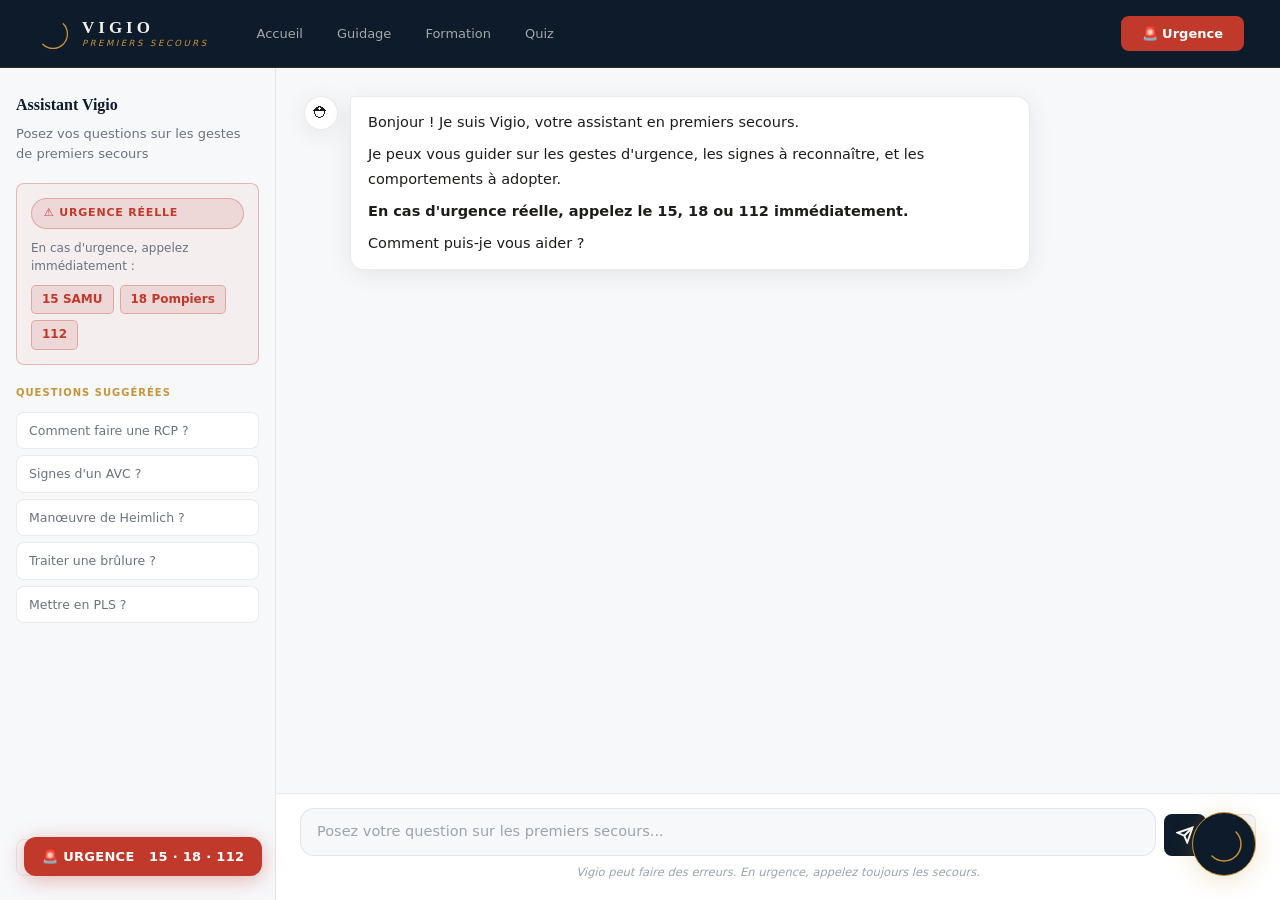
==== commit 5c9d0676: "feat: assistant Vigio flottant permanent" ====
--- a/pages/chat.html
+++ b/pages/chat.html
@@ -74,5 +74,6 @@
 
   <script src="../js/vigio.js"></script>
   <script src="../js/chat.js"></script>
+  <script src="../js/vigio-assistant.js"></script>
 </body>
 </html>
--- a/css/main.css
+++ b/css/main.css
@@ -1,31 +1,38 @@
-/* VIGIO — MAIN CSS — Charte bleu nuit + or + Georgia */
+/* VIGIO — MAIN CSS — Fond blanc + bleu sur nav/cartes */
 :root {
-  --bg:          #0D1B2A;
-  --bg2:         #0A1520;
+  --bg:          #FFFFFF;
+  --bg2:         #F7F8FA;
+  --bg3:         #EEF1F5;
   --surface:     #1A3A5C;
   --surface2:    #1f4570;
-  --border:      rgba(200,148,58,0.15);
-  --border-gold: rgba(200,148,58,0.35);
+  --border:      rgba(200,148,58,0.2);
+  --border-gold: rgba(200,148,58,0.4);
+  --border-light: rgba(0,0,0,0.08);
   --gold:        #C8943A;
   --gold-light:  #dba84d;
   --gold-glow:   rgba(200,148,58,0.10);
-  --gold-dim:    rgba(200,148,58,0.5);
+  --gold-dim:    rgba(200,148,58,0.6);
+  --navy:        #0D1B2A;
+  --navy2:       #1A3A5C;
   --cream:       #F4F1EC;
-  --text:        #F4F1EC;
-  --text-muted:  rgba(244,241,236,0.55);
-  --text-dim:    rgba(244,241,236,0.28);
+  --text:        #1C1C1A;
+  --text-muted:  #6B7280;
+  --text-dim:    #9CA3AF;
+  --text-on-dark: #F4F1EC;
+  --text-muted-dark: rgba(244,241,236,0.6);
   --red:         #C0392B;
   --red-light:   #e04535;
-  --red-glow:    rgba(192,57,43,0.18);
-  --border-red:  rgba(192,57,43,0.35);
+  --red-glow:    rgba(192,57,43,0.12);
+  --border-red:  rgba(192,57,43,0.3);
   --green:       #2E7D5E;
   --font-display: Georgia, serif;
   --font-body:    system-ui, -apple-system, sans-serif;
   --radius:    14px;
   --radius-sm: 8px;
   --radius-lg: 20px;
-  --shadow:      0 8px 40px rgba(0,0,0,0.5);
-  --shadow-gold: 0 8px 32px rgba(200,148,58,0.2);
+  --shadow:      0 4px 24px rgba(0,0,0,0.08);
+  --shadow-gold: 0 8px 32px rgba(200,148,58,0.18);
+  --shadow-navy: 0 8px 32px rgba(13,27,42,0.15);
   --transition:  0.22s cubic-bezier(0.4,0,0.2,1);
 }
 
@@ -36,35 +43,35 @@
 button{cursor:pointer;border:none;background:none;font-family:var(--font-body)}
 input,textarea{font-family:var(--font-body)}
 
-/* NAV */
-.nav{position:fixed;top:0;left:0;right:0;z-index:100;display:flex;align-items:center;gap:32px;padding:0 36px;height:68px;background:rgba(13,27,42,0.94);backdrop-filter:blur(20px);border-bottom:1px solid var(--border)}
+/* NAV — fond bleu nuit */
+.nav{position:fixed;top:0;left:0;right:0;z-index:100;display:flex;align-items:center;gap:32px;padding:0 36px;height:68px;background:var(--navy);backdrop-filter:blur(20px);border-bottom:1px solid rgba(200,148,58,0.15)}
 .nav-brand{display:flex;align-items:center;gap:12px;text-decoration:none;flex-shrink:0}
 .nav-logo-svg{width:34px;height:34px;flex-shrink:0}
 .nav-brand-text{display:flex;flex-direction:column;line-height:1}
 .nav-brand-name{font-family:var(--font-display);font-weight:700;font-size:17px;letter-spacing:4px;color:var(--cream);text-transform:uppercase}
 .nav-brand-sub{font-size:8.5px;letter-spacing:2.5px;color:var(--gold);text-transform:uppercase;margin-top:3px;font-style:italic}
 .nav-links{display:flex;align-items:center;gap:2px;flex:1}
-.nav-links a{padding:7px 16px;border-radius:var(--radius-sm);font-size:13px;font-weight:500;color:var(--text-muted);transition:var(--transition)}
-.nav-links a:hover{color:var(--cream);background:var(--gold-glow)}
+.nav-links a{padding:7px 16px;border-radius:var(--radius-sm);font-size:13px;font-weight:500;color:rgba(244,241,236,0.65);transition:var(--transition)}
+.nav-links a:hover{color:var(--cream);background:rgba(200,148,58,0.1)}
 .btn-urgence{padding:9px 20px;background:var(--red);color:white;border-radius:var(--radius-sm);font-size:13px;font-weight:600;transition:var(--transition);white-space:nowrap;border:1px solid transparent}
 .btn-urgence:hover{background:var(--red-light);box-shadow:0 4px 20px rgba(192,57,43,0.35);transform:translateY(-1px)}
 
 /* BOUTONS */
-.btn-primary{display:inline-flex;align-items:center;gap:8px;padding:13px 28px;background:var(--gold);color:var(--bg);border-radius:var(--radius);font-weight:600;font-size:15px;transition:var(--transition);border:1px solid var(--gold)}
+.btn-primary{display:inline-flex;align-items:center;gap:8px;padding:13px 28px;background:var(--gold);color:white;border-radius:var(--radius);font-weight:600;font-size:15px;transition:var(--transition);border:1px solid var(--gold)}
 .btn-primary:hover{background:var(--gold-light);border-color:var(--gold-light);box-shadow:var(--shadow-gold);transform:translateY(-2px)}
-.btn-secondary{display:inline-flex;align-items:center;gap:8px;padding:13px 28px;background:transparent;color:var(--cream);border-radius:var(--radius);font-weight:500;font-size:15px;transition:var(--transition);border:1px solid var(--border-gold)}
-.btn-secondary:hover{background:var(--gold-glow);border-color:var(--gold);transform:translateY(-2px)}
+.btn-secondary{display:inline-flex;align-items:center;gap:8px;padding:13px 28px;background:transparent;color:var(--navy);border-radius:var(--radius);font-weight:500;font-size:15px;transition:var(--transition);border:1px solid rgba(13,27,42,0.2)}
+.btn-secondary:hover{background:var(--bg3);border-color:var(--navy);transform:translateY(-2px)}
 
 /* FOOTER */
-.footer{background:var(--bg2);border-top:1px solid var(--border);padding:40px 32px;text-align:center;display:flex;flex-direction:column;align-items:center;gap:16px}
+.footer{background:var(--navy);border-top:1px solid rgba(200,148,58,0.15);padding:40px 32px;text-align:center;display:flex;flex-direction:column;align-items:center;gap:16px}
 .footer-brand{font-family:var(--font-display);font-weight:700;font-size:17px;letter-spacing:4px;text-transform:uppercase;color:var(--cream)}
-.footer-disclaimer{color:var(--text-muted);font-size:13px;line-height:1.7;max-width:500px}
+.footer-disclaimer{color:rgba(244,241,236,0.55);font-size:13px;line-height:1.7;max-width:500px}
 .footer-nums{display:flex;gap:24px;flex-wrap:wrap;justify-content:center}
 .footer-nums a{color:var(--gold);font-weight:600;font-size:14px;transition:var(--transition)}
 .footer-nums a:hover{color:var(--gold-light)}
 
 /* SECTION TITLE */
-.section-title{font-family:var(--font-display);font-weight:700;font-size:clamp(24px,3.5vw,38px);text-align:center;margin-bottom:48px;color:var(--cream);letter-spacing:0.5px}
+.section-title{font-family:var(--font-display);font-weight:700;font-size:clamp(24px,3.5vw,38px);text-align:center;margin-bottom:48px;color:var(--navy);letter-spacing:0.5px}
 
 /* BACK */
 .back-btn{display:inline-flex;align-items:center;gap:8px;color:var(--text-muted);font-size:13px;font-weight:500;padding:8px 0;transition:var(--transition)}
@@ -73,27 +80,27 @@
 /* PAGE */
 .page-container{max-width:900px;margin:0 auto;padding:100px 24px 60px}
 .page-header{margin-bottom:40px}
-.page-title{font-family:var(--font-display);font-weight:700;font-size:clamp(26px,4.5vw,44px);letter-spacing:0.5px;line-height:1.15;margin-top:12px;color:var(--cream)}
+.page-title{font-family:var(--font-display);font-weight:700;font-size:clamp(26px,4.5vw,44px);letter-spacing:0.5px;line-height:1.15;margin-top:12px;color:var(--navy)}
 .page-subtitle{color:var(--text-muted);font-size:15px;margin-top:10px;line-height:1.65}
 
 /* CARD */
-.card{background:rgba(26,58,92,0.35);border:1px solid var(--border);border-radius:var(--radius-lg);padding:28px;transition:var(--transition)}
+.card{background:white;border:1px solid var(--border-light);border-radius:var(--radius-lg);padding:28px;transition:var(--transition);box-shadow:var(--shadow)}
 
 /* BADGE */
 .badge{display:inline-flex;align-items:center;gap:6px;padding:5px 12px;border-radius:99px;font-size:11px;font-weight:600;letter-spacing:0.8px;text-transform:uppercase}
-.badge-red{background:var(--red-glow);color:#e05a4a;border:1px solid var(--border-red)}
+.badge-red{background:var(--red-glow);color:var(--red);border:1px solid var(--border-red)}
 .badge-gold{background:var(--gold-glow);color:var(--gold);border:1px solid var(--border-gold)}
-.badge-green{background:rgba(46,125,94,0.15);color:#4ade80;border:1px solid rgba(46,125,94,0.3)}
+.badge-green{background:rgba(46,125,94,0.1);color:var(--green);border:1px solid rgba(46,125,94,0.25)}
 
 /* SCROLLBAR */
 ::-webkit-scrollbar{width:5px}
-::-webkit-scrollbar-track{background:var(--bg)}
-::-webkit-scrollbar-thumb{background:var(--surface);border-radius:99px}
+::-webkit-scrollbar-track{background:var(--bg2)}
+::-webkit-scrollbar-thumb{background:#CBD5E1;border-radius:99px}
 
 /* ANIMATIONS */
 @keyframes fadeUp{from{opacity:0;transform:translateY(18px)}to{opacity:1;transform:translateY(0)}}
 @keyframes pulse{0%,100%{transform:scale(1);opacity:1}50%{transform:scale(1.07);opacity:0.75}}
-@keyframes ripple{0%{transform:scale(0.8);opacity:0.5}100%{transform:scale(2.8);opacity:0}}
+@keyframes ripple{0%{transform:scale(0.8);opacity:0.4}100%{transform:scale(2.8);opacity:0}}
 
 @media(max-width:768px){
   .nav{padding:0 16px;gap:16px}
--- a/css/chat.css
+++ b/css/chat.css
@@ -1,50 +1,50 @@
-/* VIGIO — CHAT CSS */
+/* VIGIO — CHAT CSS — fond blanc */
 body{overflow:hidden}
 .chat-layout{display:flex;height:100vh;padding-top:68px}
-.chat-sidebar{width:276px;flex-shrink:0;background:rgba(10,21,32,0.97);border-right:1px solid var(--border);display:flex;flex-direction:column;padding:24px 16px;gap:20px;overflow-y:auto}
-.sidebar-header h2{font-family:var(--font-display);font-weight:700;font-size:16px;margin-bottom:6px;color:var(--cream)}
+.chat-sidebar{width:276px;flex-shrink:0;background:var(--bg2);border-right:1px solid var(--border-light);display:flex;flex-direction:column;padding:24px 16px;gap:20px;overflow-y:auto}
+.sidebar-header h2{font-family:var(--font-display);font-weight:700;font-size:16px;margin-bottom:6px;color:var(--navy)}
 .sidebar-header p{color:var(--text-muted);font-size:13px;line-height:1.5}
-.sidebar-disclaimer{background:rgba(192,57,43,0.07);border:1px solid var(--border-red);border-radius:var(--radius-sm);padding:14px;display:flex;flex-direction:column;gap:10px}
+.sidebar-disclaimer{background:rgba(192,57,43,0.05);border:1px solid var(--border-red);border-radius:var(--radius-sm);padding:14px;display:flex;flex-direction:column;gap:10px}
 .sidebar-disclaimer p{color:var(--text-muted);font-size:12px;line-height:1.5}
 .sidebar-nums{display:flex;gap:6px;flex-wrap:wrap}
-.sidebar-nums a{padding:4px 10px;background:var(--red-glow);border:1px solid var(--border-red);border-radius:5px;font-size:12px;font-weight:700;color:#e05a4a;transition:var(--transition)}
+.sidebar-nums a{padding:4px 10px;background:var(--red-glow);border:1px solid var(--border-red);border-radius:5px;font-size:12px;font-weight:700;color:var(--red);transition:var(--transition)}
 .sidebar-nums a:hover{background:var(--red);color:white}
 .sidebar-suggestions{display:flex;flex-direction:column;gap:6px}
-.sugg-label{font-size:10px;font-weight:700;text-transform:uppercase;letter-spacing:1px;color:var(--gold-dim);margin-bottom:4px}
-.sugg-btn{padding:9px 12px;background:rgba(26,58,92,0.28);border:1px solid var(--border);border-radius:var(--radius-sm);color:var(--text-muted);font-size:12.5px;text-align:left;cursor:pointer;transition:var(--transition);font-family:var(--font-body);line-height:1.4}
-.sugg-btn:hover{background:var(--gold-glow);color:var(--cream);border-color:var(--border-gold)}
-.btn-new-chat{padding:10px 16px;background:transparent;border:1px solid var(--border);border-radius:var(--radius-sm);color:var(--text-muted);font-size:13px;font-weight:500;cursor:pointer;transition:var(--transition);margin-top:auto}
-.btn-new-chat:hover{border-color:var(--border-gold);color:var(--cream)}
+.sugg-label{font-size:10px;font-weight:700;text-transform:uppercase;letter-spacing:1px;color:var(--gold);margin-bottom:4px}
+.sugg-btn{padding:9px 12px;background:white;border:1px solid var(--border-light);border-radius:var(--radius-sm);color:var(--text-muted);font-size:12.5px;text-align:left;cursor:pointer;transition:var(--transition);font-family:var(--font-body);line-height:1.4}
+.sugg-btn:hover{background:var(--bg3);color:var(--navy);border-color:rgba(13,27,42,0.2)}
+.btn-new-chat{padding:10px 16px;background:transparent;border:1px solid var(--border-light);border-radius:var(--radius-sm);color:var(--text-muted);font-size:13px;font-weight:500;cursor:pointer;transition:var(--transition);margin-top:auto}
+.btn-new-chat:hover{border-color:var(--navy);color:var(--navy)}
 .chat-main{flex:1;display:flex;flex-direction:column;overflow:hidden}
-.chat-messages{flex:1;overflow-y:auto;padding:28px;display:flex;flex-direction:column;gap:20px}
+.chat-messages{flex:1;overflow-y:auto;padding:28px;display:flex;flex-direction:column;gap:20px;background:var(--bg2)}
 .message{display:flex;gap:12px;align-items:flex-start;animation:fadeUp 0.3s ease}
 .msg-user{flex-direction:row-reverse}
-.msg-avatar{width:34px;height:34px;border-radius:50%;display:flex;align-items:center;justify-content:center;font-size:16px;flex-shrink:0;background:rgba(26,58,92,0.5);border:1px solid var(--border)}
-.msg-user .msg-avatar{background:var(--gold-glow);border-color:var(--border-gold);font-size:13px}
+.msg-avatar{width:34px;height:34px;border-radius:50%;display:flex;align-items:center;justify-content:center;font-size:16px;flex-shrink:0;background:white;border:1px solid var(--border-light);box-shadow:var(--shadow)}
+.msg-user .msg-avatar{background:var(--gold-glow);border-color:var(--border-gold)}
 .msg-bubble{max-width:680px;padding:13px 17px;border-radius:var(--radius);line-height:1.68;font-size:14.5px}
-.msg-assistant .msg-bubble{background:rgba(26,58,92,0.32);border:1px solid var(--border);border-top-left-radius:4px;color:var(--cream)}
-.msg-user .msg-bubble{background:var(--gold);color:var(--bg);border-top-right-radius:4px;font-weight:500}
+.msg-assistant .msg-bubble{background:white;border:1px solid var(--border-light);border-top-left-radius:4px;color:var(--text);box-shadow:var(--shadow)}
+.msg-user .msg-bubble{background:var(--navy);color:var(--cream);border-top-right-radius:4px}
 .msg-bubble p{margin-bottom:8px}
 .msg-bubble p:last-child{margin-bottom:0}
 .msg-bubble strong{font-weight:600}
 .msg-bubble ol,.msg-bubble ul{padding-left:20px;margin:8px 0}
 .msg-bubble li{margin-bottom:4px}
-.msg-typing .msg-bubble{background:rgba(26,58,92,0.32);border:1px solid var(--border);padding:16px 20px}
+.msg-typing .msg-bubble{background:white;border:1px solid var(--border-light);padding:16px 20px;box-shadow:var(--shadow)}
 .typing-dots{display:flex;gap:4px;align-items:center}
-.typing-dots span{width:6px;height:6px;background:var(--gold-dim);border-radius:50%;animation:typingBounce 1.2s infinite}
+.typing-dots span{width:6px;height:6px;background:#CBD5E1;border-radius:50%;animation:typingBounce 1.2s infinite}
 .typing-dots span:nth-child(2){animation-delay:0.2s}
 .typing-dots span:nth-child(3){animation-delay:0.4s}
 @keyframes typingBounce{0%,60%,100%{transform:translateY(0)}30%{transform:translateY(-6px);background:var(--gold)}}
-.chat-input-zone{padding:14px 24px 18px;border-top:1px solid var(--border);background:var(--bg)}
+.chat-input-zone{padding:14px 24px 18px;border-top:1px solid var(--border-light);background:white}
 .chat-input-row{display:flex;gap:8px;align-items:flex-end}
-.chat-input{flex:1;background:rgba(26,58,92,0.28);border:1px solid var(--border);border-radius:var(--radius);padding:12px 16px;color:var(--cream);font-size:14.5px;resize:none;outline:none;max-height:130px;overflow-y:auto;line-height:1.5;transition:border-color 0.2s}
-.chat-input:focus{border-color:var(--border-gold);box-shadow:0 0 0 3px rgba(200,148,58,0.07)}
+.chat-input{flex:1;background:var(--bg2);border:1px solid var(--border-light);border-radius:var(--radius);padding:12px 16px;color:var(--text);font-size:14.5px;resize:none;outline:none;max-height:130px;overflow-y:auto;line-height:1.5;transition:border-color 0.2s}
+.chat-input:focus{border-color:var(--gold);box-shadow:0 0 0 3px rgba(200,148,58,0.08)}
 .chat-input::placeholder{color:var(--text-dim)}
-.send-btn{width:42px;height:42px;background:var(--gold);color:var(--bg);border-radius:var(--radius-sm);display:flex;align-items:center;justify-content:center;cursor:pointer;transition:var(--transition);flex-shrink:0;border:none}
-.send-btn:hover{background:var(--gold-light);box-shadow:var(--shadow-gold)}
+.send-btn{width:42px;height:42px;background:var(--navy);color:white;border-radius:var(--radius-sm);display:flex;align-items:center;justify-content:center;cursor:pointer;transition:var(--transition);flex-shrink:0;border:none}
+.send-btn:hover{background:var(--navy2);box-shadow:var(--shadow-navy)}
 .send-btn:disabled{opacity:0.35;cursor:not-allowed}
-.voice-input-btn{width:42px;height:42px;background:rgba(26,58,92,0.4);border:1px solid var(--border);color:var(--text-muted);border-radius:var(--radius-sm);display:flex;align-items:center;justify-content:center;font-size:17px;cursor:pointer;transition:var(--transition);flex-shrink:0}
-.voice-input-btn:hover{border-color:var(--border-gold);color:var(--cream)}
+.voice-input-btn{width:42px;height:42px;background:var(--bg2);border:1px solid var(--border-light);color:var(--text-muted);border-radius:var(--radius-sm);display:flex;align-items:center;justify-content:center;font-size:17px;cursor:pointer;transition:var(--transition);flex-shrink:0}
+.voice-input-btn:hover{border-color:var(--navy);color:var(--navy)}
 .voice-input-btn.recording{background:var(--red-glow);border-color:var(--border-red);animation:pulse 1s infinite}
 .chat-disclaimer{margin-top:7px;font-size:11.5px;color:var(--text-dim);text-align:center;font-style:italic}
 @media(max-width:768px){.chat-sidebar{display:none}}
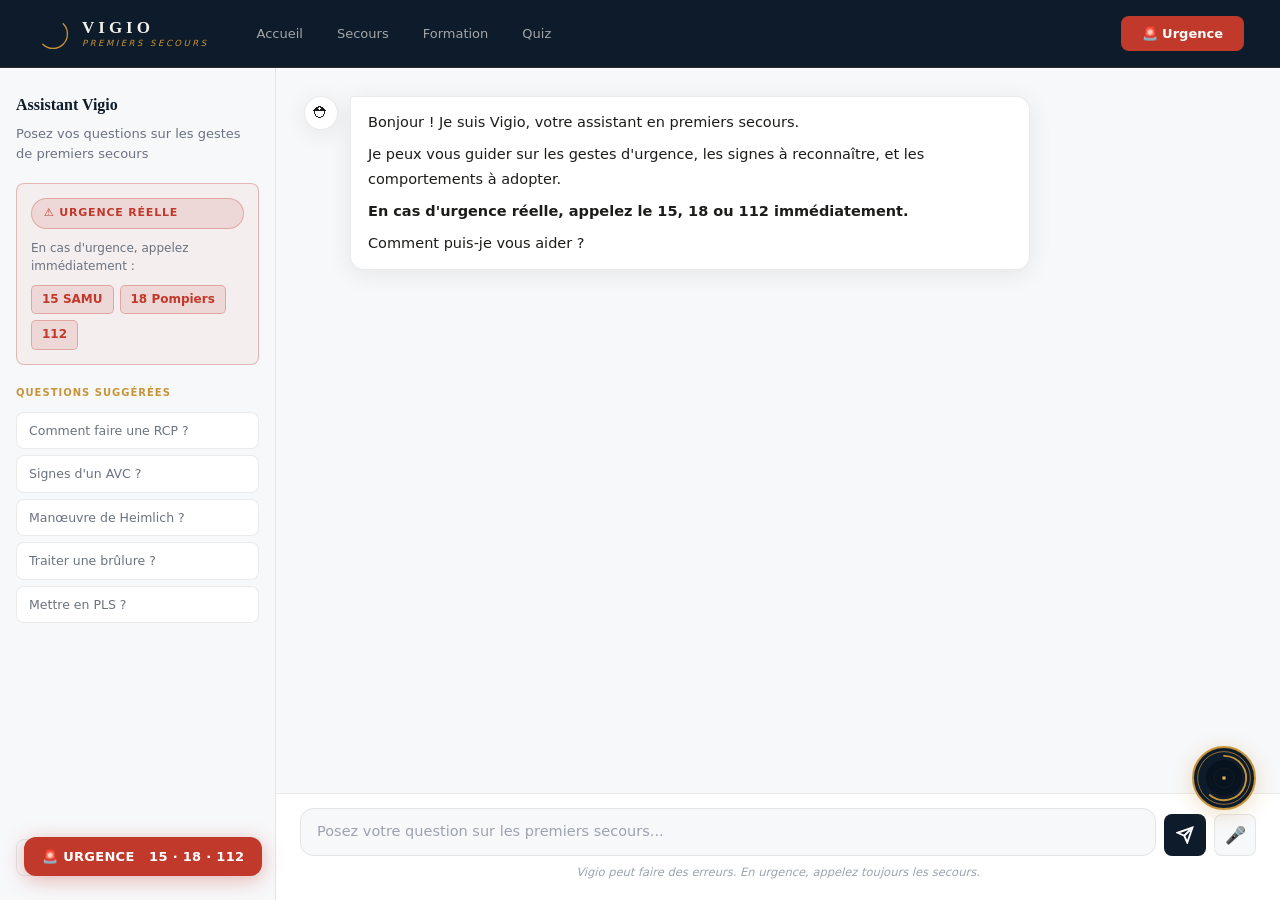
==== commit 3fd72ae0: "fix: nav complète + Guidage → Secours" ====
--- a/pages/chat.html
+++ b/pages/chat.html
@@ -15,7 +15,7 @@
     </a>
     <div class="nav-links">
       <a href="../index.html">Accueil</a>
-      <a href="guide.html">Guidage</a>
+      <a href="guide.html">Secours</a>
       <a href="formation.html">Formation</a>
       <a href="quiz.html">Quiz</a>
     </div>
--- a/css/main.css
+++ b/css/main.css
@@ -103,7 +103,10 @@
 @keyframes ripple{0%{transform:scale(0.8);opacity:0.4}100%{transform:scale(2.8);opacity:0}}
 
 @media(max-width:768px){
-  .nav{padding:0 16px;gap:16px}
-  .nav-links{display:none}
+  .nav{padding:0 12px;gap:8px}
+  .nav-links a{padding:6px 8px;font-size:11.5px}
   .page-container{padding:84px 16px 40px}
 }
+@media(max-width:520px){
+  .nav-links{display:none}
+}
